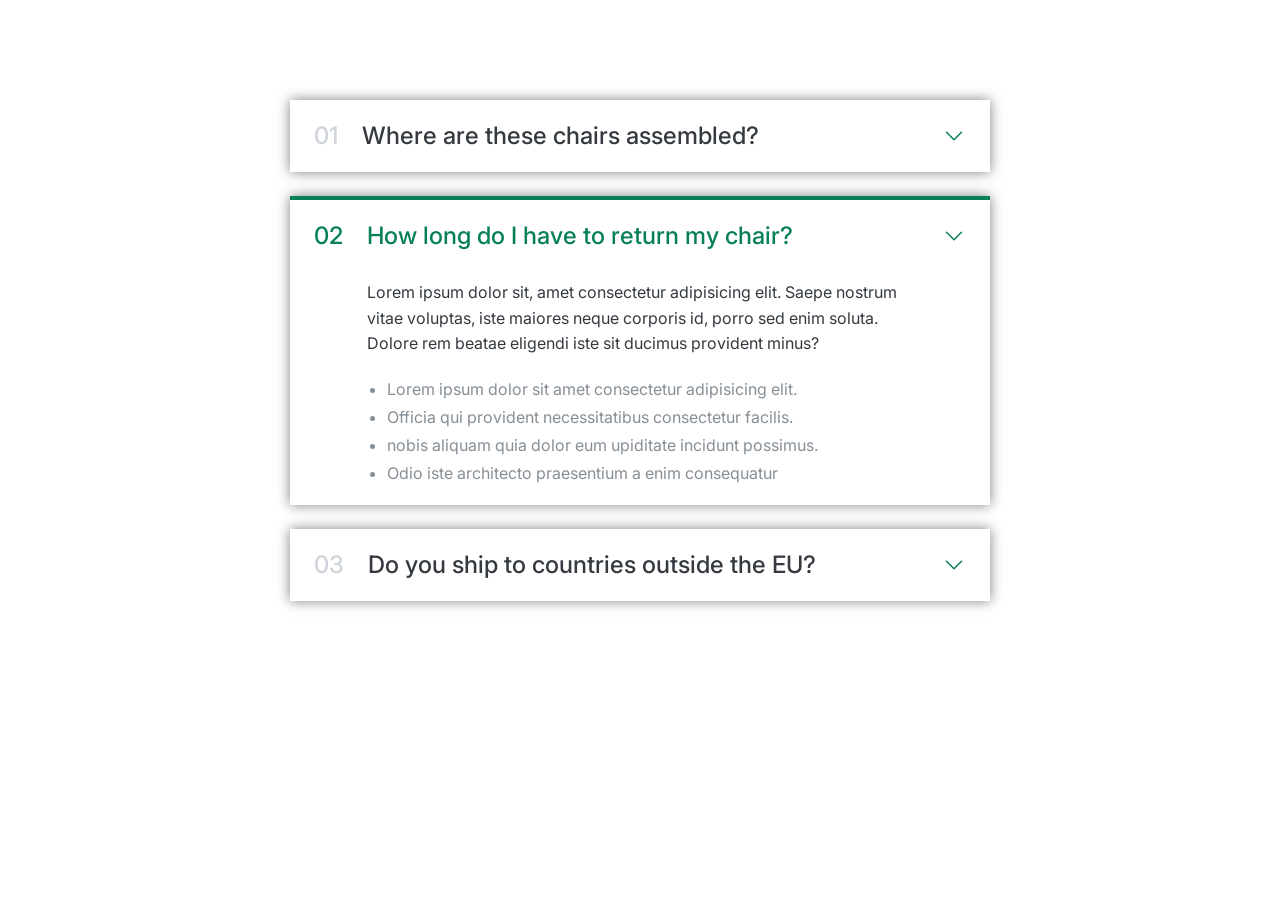
==== 06-Components/component.html @ d66a1301 "building a carosel components" ====
<!doctype html>
<html lang="en">
  <head>
    <meta charset="UTF-8" />
    <meta name="viewport" content="width=device-width, initial-scale=1.0" />
    <link rel="preconnect" href="https://fonts.googleapis.com" />
    <link rel="preconnect" href="https://fonts.gstatic.com" crossorigin />
    <link
      href="https://fonts.googleapis.com/css2?family=Inter:ital,opsz,wght@0,14..32,100..900;1,14..32,100..900&display=swap"
      rel="stylesheet"
    />
    <title>Accordion Component</title>

    <style>
      /*
      SPACING SYSTEM (px)
      2 / 4 / 8 / 12 / 16 / 24 / 32 / 48 / 64 / 80 / 96 / 128

      FONT SIZE SYSTEM (px)
      10 / 12 / 14 / 16 / 18 / 20 / 24 / 30 / 36 / 44 / 52 / 62 / 74 / 86 / 98
      */

      /* 
      MAIN COLOR: #087f5b
      GREY COLOR: #343a40
      */

      * {
        margin: 0;
        padding: 0;
        box-sizing: border-box;
      }

      body {
        font-family: "Inter", sans-serif;
        color: #343a40;
        line-height: 1;
      }

      .accordion {
        width: 700px;
        margin: 100px auto;

        display: flex;
        flex-direction: column;
        gap: 24px;
      }

      .item {
        box-shadow: 0 0 12px rgba(0, 0, 0, 0.5);
        padding: 24px;

        display: grid;
        grid-template-columns: auto 1fr auto;
        column-gap: 24px;
        row-gap: 32px;
        align-items: center;
      }

      .number,
      .text {
        font-size: 24px;
        font-weight: 500;
        /* color: #087f5b; */
      }

      .number {
        color: #ced4da;
      }

      .icon {
        width: 24px;
        height: 24px;
        stroke: #087f5b;
      }
      .hidden-box {
        grid-column: 2;
        display: none;
      }

      .hidden-box p {
        line-height: 1.6;
        margin-bottom: 24px;
      }

      .hidden-box ul {
        color: #868e96;
        margin-left: 20px;

        display: flex;
        flex-direction: column;
        gap: 12px;
      }

      /* OPEN STATE */
      .open {
        border-top: 4px solid #087f5b;
      }

      .open .hidden-box {
        display: block;
      }

      .open .number,
      .open .text {
        color: #087f5b;
      }
    </style>
  </head>
  <body>
    <div class="accordion">
      <div class="item">
        <p class="number">01</p>
        <p class="text">Where are these chairs assembled?</p>
        <svg
          xmlns="http://www.w3.org/2000/svg"
          fill="none"
          viewBox="0 0 24 24"
          stroke-width="1.5"
          stroke="currentColor"
          class="icon"
        >
          <path
            stroke-linecap="round"
            stroke-linejoin="round"
            d="m19.5 8.25-7.5 7.5-7.5-7.5"
          />
        </svg>
        <div class="hidden-box">
          <p>
            Lorem ipsum dolor sit, amet consectetur adipisicing elit. Saepe
            nostrum vitae voluptas, iste maiores neque corporis id, porro sed
            enim soluta. Dolore rem beatae eligendi iste sit ducimus provident
            minus?
          </p>
          <ul>
            <li>Lorem ipsum dolor sit amet consectetur adipisicing elit.</li>
            <li>Officia qui provident necessitatibus consectetur facilis.</li>
            <li>nobis aliquam quia dolor eum upiditate incidunt possimus.</li>
            <li>Odio iste architecto praesentium a enim consequatur</li>
          </ul>
        </div>
      </div>

      <div class="item open">
        <p class="number">02</p>
        <p class="text">How long do I have to return my chair?</p>
        <svg
          xmlns="http://www.w3.org/2000/svg"
          fill="none"
          viewBox="0 0 24 24"
          stroke-width="1.5"
          stroke="currentColor"
          class="icon"
        >
          <path
            stroke-linecap="round"
            stroke-linejoin="round"
            d="m19.5 8.25-7.5 7.5-7.5-7.5"
          />
        </svg>
        <div class="hidden-box">
          <p>
            Lorem ipsum dolor sit, amet consectetur adipisicing elit. Saepe
            nostrum vitae voluptas, iste maiores neque corporis id, porro sed
            enim soluta. Dolore rem beatae eligendi iste sit ducimus provident
            minus?
          </p>
          <ul>
            <li>Lorem ipsum dolor sit amet consectetur adipisicing elit.</li>
            <li>Officia qui provident necessitatibus consectetur facilis.</li>
            <li>nobis aliquam quia dolor eum upiditate incidunt possimus.</li>
            <li>Odio iste architecto praesentium a enim consequatur</li>
          </ul>
        </div>
      </div>

      <div class="item">
        <p class="number">03</p>
        <p class="text">Do you ship to countries outside the EU?</p>
        <svg
          xmlns="http://www.w3.org/2000/svg"
          fill="none"
          viewBox="0 0 24 24"
          stroke-width="1.5"
          stroke="currentColor"
          class="icon"
        >
          <path
            stroke-linecap="round"
            stroke-linejoin="round"
            d="m19.5 8.25-7.5 7.5-7.5-7.5"
          />
        </svg>
        <div class="hidden-box">
          <p>
            Lorem ipsum dolor sit, amet consectetur adipisicing elit. Saepe
            nostrum vitae voluptas, iste maiores neque corporis id, porro sed
            enim soluta. Dolore rem beatae eligendi iste sit ducimus provident
            minus?
          </p>
          <ul>
            <li>Lorem ipsum dolor sit amet consectetur adipisicing elit.</li>
            <li>Officia qui provident necessitatibus consectetur facilis.</li>
            <li>nobis aliquam quia dolor eum upiditate incidunt possimus.</li>
            <li>Odio iste architecto praesentium a enim consequatur</li>
          </ul>
        </div>
      </div>
    </div>
  </body>
</html>
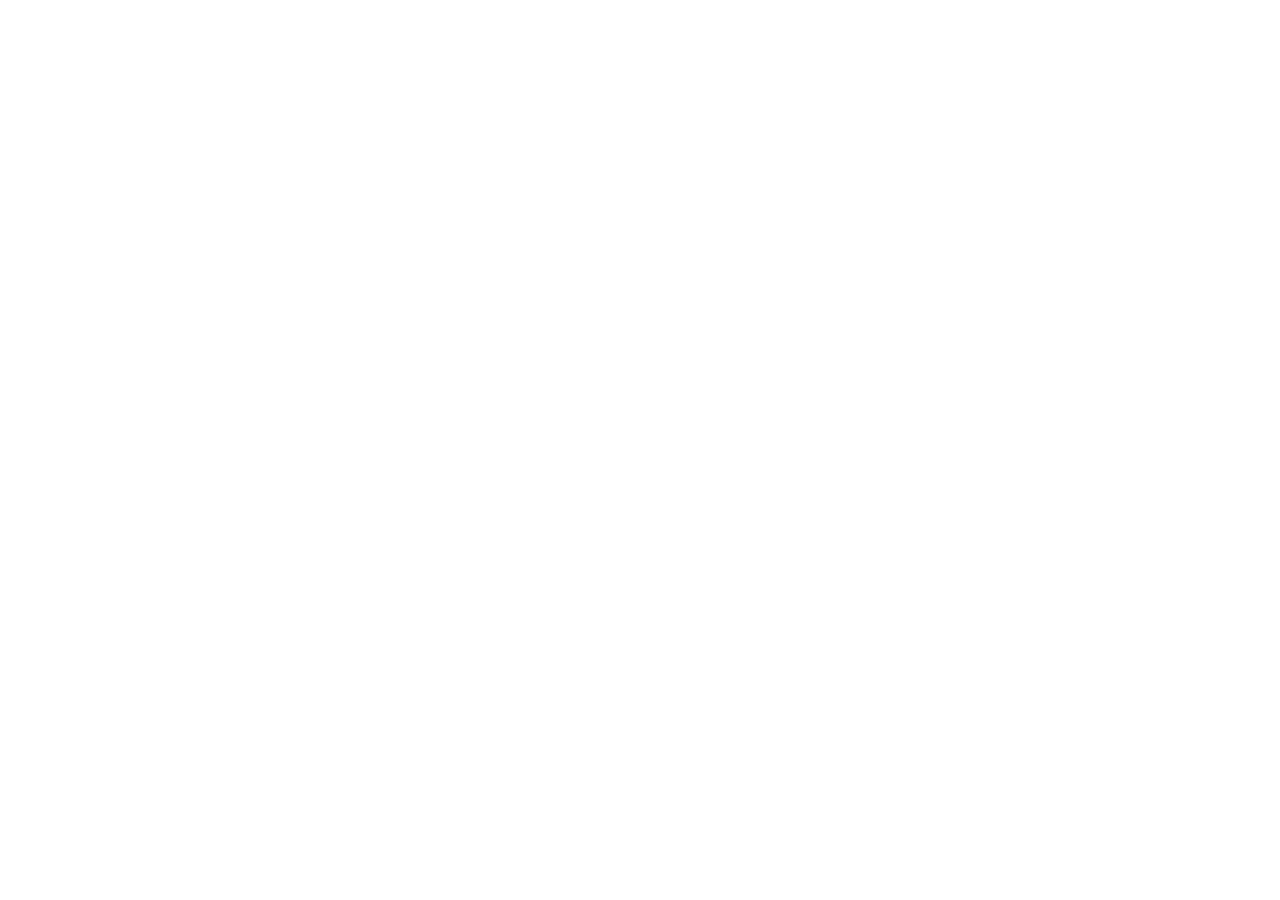
==== commit 687787b5: "built table component" ====
--- a/06-Components/component.html
+++ b/06-Components/component.html
@@ -36,177 +36,7 @@
         color: #343a40;
         line-height: 1;
       }
-
-      .accordion {
-        width: 700px;
-        margin: 100px auto;
-
-        display: flex;
-        flex-direction: column;
-        gap: 24px;
-      }
-
-      .item {
-        box-shadow: 0 0 12px rgba(0, 0, 0, 0.5);
-        padding: 24px;
-
-        display: grid;
-        grid-template-columns: auto 1fr auto;
-        column-gap: 24px;
-        row-gap: 32px;
-        align-items: center;
-      }
-
-      .number,
-      .text {
-        font-size: 24px;
-        font-weight: 500;
-        /* color: #087f5b; */
-      }
-
-      .number {
-        color: #ced4da;
-      }
-
-      .icon {
-        width: 24px;
-        height: 24px;
-        stroke: #087f5b;
-      }
-      .hidden-box {
-        grid-column: 2;
-        display: none;
-      }
-
-      .hidden-box p {
-        line-height: 1.6;
-        margin-bottom: 24px;
-      }
-
-      .hidden-box ul {
-        color: #868e96;
-        margin-left: 20px;
-
-        display: flex;
-        flex-direction: column;
-        gap: 12px;
-      }
-
-      /* OPEN STATE */
-      .open {
-        border-top: 4px solid #087f5b;
-      }
-
-      .open .hidden-box {
-        display: block;
-      }
-
-      .open .number,
-      .open .text {
-        color: #087f5b;
-      }
     </style>
   </head>
-  <body>
-    <div class="accordion">
-      <div class="item">
-        <p class="number">01</p>
-        <p class="text">Where are these chairs assembled?</p>
-        <svg
-          xmlns="http://www.w3.org/2000/svg"
-          fill="none"
-          viewBox="0 0 24 24"
-          stroke-width="1.5"
-          stroke="currentColor"
-          class="icon"
-        >
-          <path
-            stroke-linecap="round"
-            stroke-linejoin="round"
-            d="m19.5 8.25-7.5 7.5-7.5-7.5"
-          />
-        </svg>
-        <div class="hidden-box">
-          <p>
-            Lorem ipsum dolor sit, amet consectetur adipisicing elit. Saepe
-            nostrum vitae voluptas, iste maiores neque corporis id, porro sed
-            enim soluta. Dolore rem beatae eligendi iste sit ducimus provident
-            minus?
-          </p>
-          <ul>
-            <li>Lorem ipsum dolor sit amet consectetur adipisicing elit.</li>
-            <li>Officia qui provident necessitatibus consectetur facilis.</li>
-            <li>nobis aliquam quia dolor eum upiditate incidunt possimus.</li>
-            <li>Odio iste architecto praesentium a enim consequatur</li>
-          </ul>
-        </div>
-      </div>
-
-      <div class="item open">
-        <p class="number">02</p>
-        <p class="text">How long do I have to return my chair?</p>
-        <svg
-          xmlns="http://www.w3.org/2000/svg"
-          fill="none"
-          viewBox="0 0 24 24"
-          stroke-width="1.5"
-          stroke="currentColor"
-          class="icon"
-        >
-          <path
-            stroke-linecap="round"
-            stroke-linejoin="round"
-            d="m19.5 8.25-7.5 7.5-7.5-7.5"
-          />
-        </svg>
-        <div class="hidden-box">
-          <p>
-            Lorem ipsum dolor sit, amet consectetur adipisicing elit. Saepe
-            nostrum vitae voluptas, iste maiores neque corporis id, porro sed
-            enim soluta. Dolore rem beatae eligendi iste sit ducimus provident
-            minus?
-          </p>
-          <ul>
-            <li>Lorem ipsum dolor sit amet consectetur adipisicing elit.</li>
-            <li>Officia qui provident necessitatibus consectetur facilis.</li>
-            <li>nobis aliquam quia dolor eum upiditate incidunt possimus.</li>
-            <li>Odio iste architecto praesentium a enim consequatur</li>
-          </ul>
-        </div>
-      </div>
-
-      <div class="item">
-        <p class="number">03</p>
-        <p class="text">Do you ship to countries outside the EU?</p>
-        <svg
-          xmlns="http://www.w3.org/2000/svg"
-          fill="none"
-          viewBox="0 0 24 24"
-          stroke-width="1.5"
-          stroke="currentColor"
-          class="icon"
-        >
-          <path
-            stroke-linecap="round"
-            stroke-linejoin="round"
-            d="m19.5 8.25-7.5 7.5-7.5-7.5"
-          />
-        </svg>
-        <div class="hidden-box">
-          <p>
-            Lorem ipsum dolor sit, amet consectetur adipisicing elit. Saepe
-            nostrum vitae voluptas, iste maiores neque corporis id, porro sed
-            enim soluta. Dolore rem beatae eligendi iste sit ducimus provident
-            minus?
-          </p>
-          <ul>
-            <li>Lorem ipsum dolor sit amet consectetur adipisicing elit.</li>
-            <li>Officia qui provident necessitatibus consectetur facilis.</li>
-            <li>nobis aliquam quia dolor eum upiditate incidunt possimus.</li>
-            <li>Odio iste architecto praesentium a enim consequatur</li>
-          </ul>
-        </div>
-      </div>
-    </div>
-  </body>
+  <body></body>
 </html>
